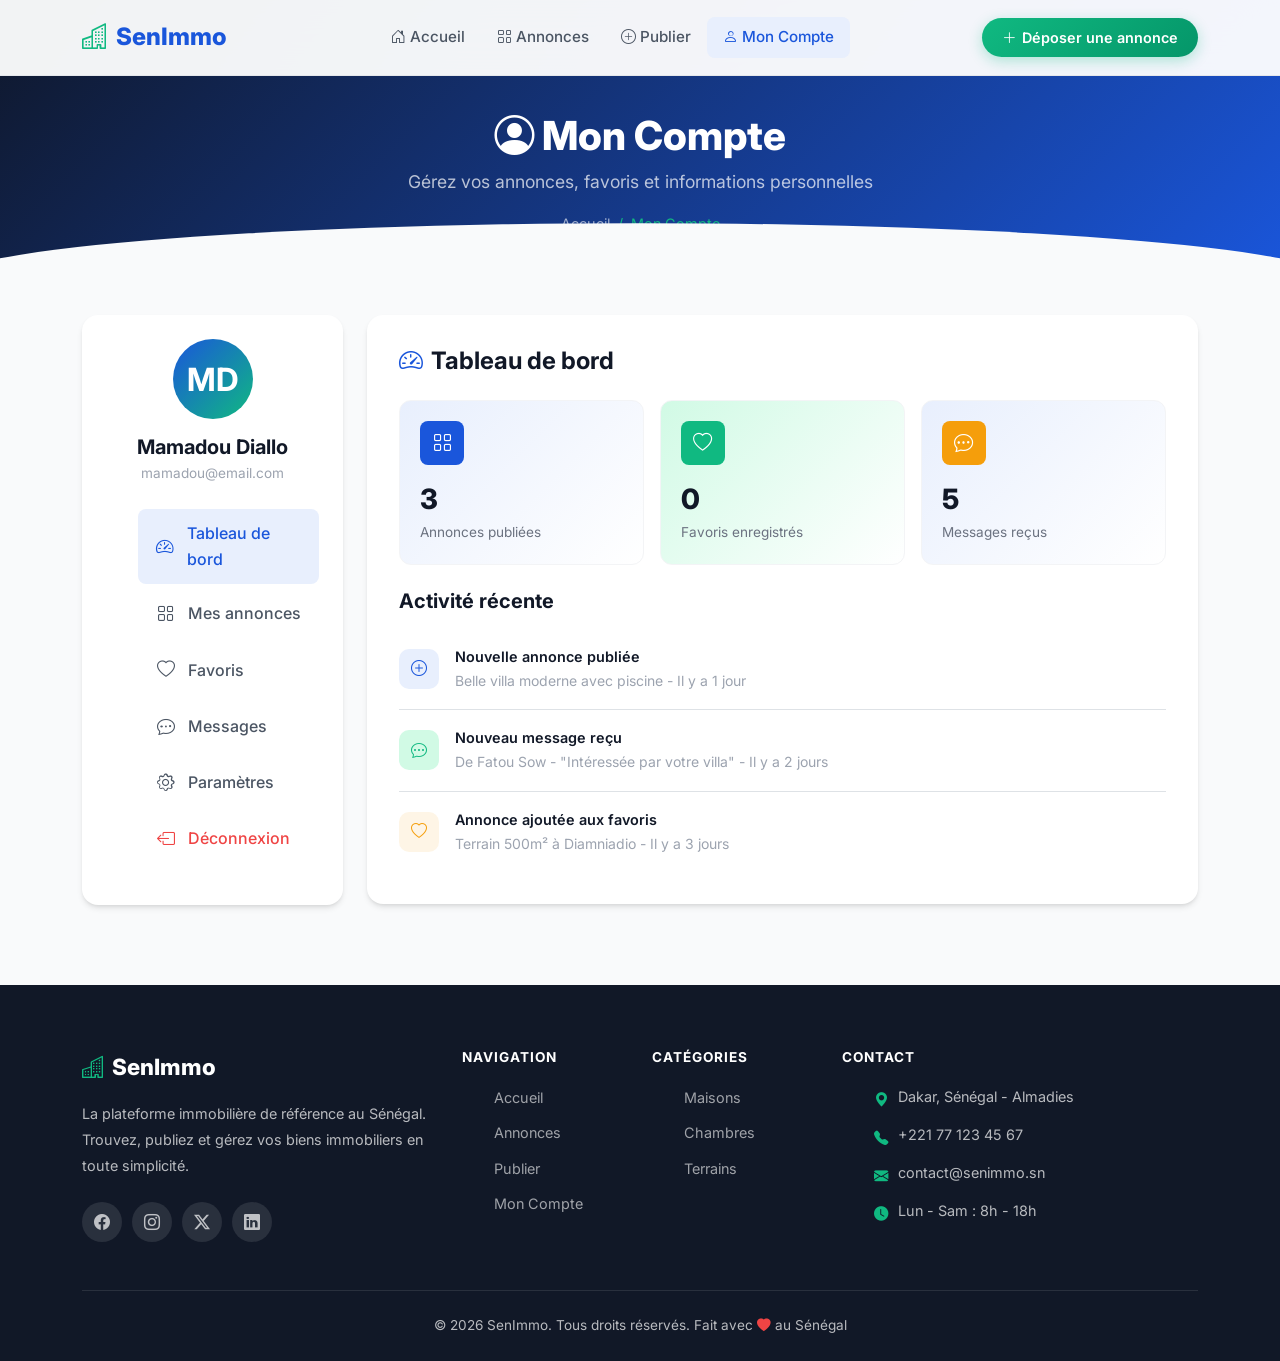
==== compte.html @ 2abeff24 "Add files via upload" ====
<!DOCTYPE html>
<html lang="fr">
<head>
  <meta charset="UTF-8">
  <meta name="viewport" content="width=device-width, initial-scale=1.0">
  <title>Mon Compte - SenImmo</title>
  <link href="https://cdn.jsdelivr.net/npm/bootstrap@5.3.3/dist/css/bootstrap.min.css" rel="stylesheet">
  <link href="https://cdn.jsdelivr.net/npm/bootstrap-icons@1.11.3/font/bootstrap-icons.min.css" rel="stylesheet">
  <link href="https://fonts.googleapis.com/css2?family=Inter:wght@400;500;600;700;800&display=swap" rel="stylesheet">
  <link href="css/style.css" rel="stylesheet">
</head>
<body>

  <div id="toast-container" class="toast-container"></div>

  <!-- Navbar -->
  <nav class="navbar navbar-expand-lg navbar-custom fixed-top">
    <div class="container">
      <a class="navbar-brand navbar-brand-custom" href="index.html">
        <i class="bi bi-buildings"></i> SenImmo
      </a>
      <button class="navbar-toggler border-0" type="button" data-bs-toggle="collapse" data-bs-target="#navbarNav">
        <span class="navbar-toggler-icon"></span>
      </button>
      <div class="collapse navbar-collapse" id="navbarNav">
        <ul class="navbar-nav mx-auto">
          <li class="nav-item"><a class="nav-link" href="index.html"><i class="bi bi-house-door me-1"></i>Accueil</a></li>
          <li class="nav-item"><a class="nav-link" href="annonces.html"><i class="bi bi-grid me-1"></i>Annonces</a></li>
          <li class="nav-item"><a class="nav-link" href="publier.html"><i class="bi bi-plus-circle me-1"></i>Publier</a></li>
          <li class="nav-item"><a class="nav-link active" href="compte.html"><i class="bi bi-person me-1"></i>Mon Compte</a></li>
        </ul>
        <a href="publier.html" class="btn-publish"><i class="bi bi-plus-lg"></i> Déposer une annonce</a>
      </div>
    </div>
  </nav>

  <!-- Page Header -->
  <section class="page-header">
    <div class="container">
      <h1><i class="bi bi-person-circle me-2"></i>Mon Compte</h1>
      <p>Gérez vos annonces, favoris et informations personnelles</p>
      <div class="breadcrumb-custom">
        <a href="index.html">Accueil</a>
        <span>/</span>
        <span>Mon Compte</span>
      </div>
    </div>
  </section>

  <!-- Account Section -->
  <section class="section-padding" style="padding-top:2rem;">
    <div class="container">
      <div class="row g-4">

        <!-- Sidebar -->
        <div class="col-lg-3">
          <div class="account-sidebar fade-in">
            <div class="account-avatar">MD</div>
            <h5 class="account-name">Mamadou Diallo</h5>
            <p class="account-email">mamadou@email.com</p>
            
            <ul class="account-nav">
              <li><a href="#" class="active" data-tab="tab-dashboard"><i class="bi bi-speedometer2"></i> Tableau de bord</a></li>
              <li><a href="#" data-tab="tab-listings"><i class="bi bi-grid"></i> Mes annonces</a></li>
              <li><a href="#" data-tab="tab-favorites"><i class="bi bi-heart"></i> Favoris</a></li>
              <li><a href="#" data-tab="tab-messages"><i class="bi bi-chat-dots"></i> Messages</a></li>
              <li><a href="#" data-tab="tab-settings"><i class="bi bi-gear"></i> Paramètres</a></li>
              <li><a href="index.html" style="color:var(--danger) !important;"><i class="bi bi-box-arrow-left"></i> Déconnexion</a></li>
            </ul>
          </div>
        </div>

        <!-- Main Content -->
        <div class="col-lg-9">

          <!-- Dashboard Tab -->
          <div class="account-tab" id="tab-dashboard">
            <div class="account-content fade-in">
              <h4 style="font-weight:700;color:var(--dark);margin-bottom:1.5rem;">
                <i class="bi bi-speedometer2 me-2" style="color:var(--primary);"></i>Tableau de bord
              </h4>

              <!-- Stats -->
              <div class="row g-3 mb-4">
                <div class="col-md-4">
                  <div class="account-stat-card">
                    <div class="account-stat-icon blue"><i class="bi bi-grid"></i></div>
                    <div class="account-stat-number">3</div>
                    <div class="account-stat-label">Annonces publiées</div>
                  </div>
                </div>
                <div class="col-md-4">
                  <div class="account-stat-card green">
                    <div class="account-stat-icon green"><i class="bi bi-heart"></i></div>
                    <div class="account-stat-number" id="fav-count">0</div>
                    <div class="account-stat-label">Favoris enregistrés</div>
                  </div>
                </div>
                <div class="col-md-4">
                  <div class="account-stat-card">
                    <div class="account-stat-icon orange"><i class="bi bi-chat-dots"></i></div>
                    <div class="account-stat-number">5</div>
                    <div class="account-stat-label">Messages reçus</div>
                  </div>
                </div>
              </div>

              <!-- Recent Activity -->
              <h5 style="font-weight:700;color:var(--dark);margin-bottom:1rem;">Activité récente</h5>
              <div class="list-group list-group-flush">
                <div class="list-group-item d-flex align-items-center gap-3 px-0 py-3">
                  <div style="width:40px;height:40px;border-radius:10px;background:var(--primary-light);display:flex;align-items:center;justify-content:center;">
                    <i class="bi bi-plus-circle" style="color:var(--primary);"></i>
                  </div>
                  <div>
                    <p style="margin:0;font-weight:600;color:var(--dark);font-size:0.9rem;">Nouvelle annonce publiée</p>
                    <small style="color:var(--gray-500);">Belle villa moderne avec piscine - Il y a 1 jour</small>
                  </div>
                </div>
                <div class="list-group-item d-flex align-items-center gap-3 px-0 py-3">
                  <div style="width:40px;height:40px;border-radius:10px;background:var(--secondary-light);display:flex;align-items:center;justify-content:center;">
                    <i class="bi bi-chat-dots" style="color:var(--secondary);"></i>
                  </div>
                  <div>
                    <p style="margin:0;font-weight:600;color:var(--dark);font-size:0.9rem;">Nouveau message reçu</p>
                    <small style="color:var(--gray-500);">De Fatou Sow - "Intéressée par votre villa" - Il y a 2 jours</small>
                  </div>
                </div>
                <div class="list-group-item d-flex align-items-center gap-3 px-0 py-3">
                  <div style="width:40px;height:40px;border-radius:10px;background:rgba(245,158,11,0.1);display:flex;align-items:center;justify-content:center;">
                    <i class="bi bi-heart" style="color:var(--accent);"></i>
                  </div>
                  <div>
                    <p style="margin:0;font-weight:600;color:var(--dark);font-size:0.9rem;">Annonce ajoutée aux favoris</p>
                    <small style="color:var(--gray-500);">Terrain 500m² à Diamniadio - Il y a 3 jours</small>
                  </div>
                </div>
              </div>
            </div>
          </div>

          <!-- Listings Tab -->
          <div class="account-tab" id="tab-listings" style="display:none;">
            <div class="account-content fade-in">
              <div class="d-flex justify-content-between align-items-center mb-4">
                <h4 style="font-weight:700;color:var(--dark);margin:0;">
                  <i class="bi bi-grid me-2" style="color:var(--primary);"></i>Mes annonces
                </h4>
                <a href="publier.html" class="btn btn-search" style="width:auto;padding:0.5rem 1.25rem;font-size:0.9rem;">
                  <i class="bi bi-plus-lg"></i> Nouvelle annonce
                </a>
              </div>
              <div class="row" id="my-listings"></div>
            </div>
          </div>

          <!-- Favorites Tab -->
          <div class="account-tab" id="tab-favorites" style="display:none;">
            <div class="account-content fade-in">
              <h4 style="font-weight:700;color:var(--dark);margin-bottom:1.5rem;">
                <i class="bi bi-heart me-2" style="color:var(--danger);"></i>Mes favoris
              </h4>
              <div class="row" id="my-favorites"></div>
            </div>
          </div>

          <!-- Messages Tab -->
          <div class="account-tab" id="tab-messages" style="display:none;">
            <div class="account-content fade-in">
              <h4 style="font-weight:700;color:var(--dark);margin-bottom:1.5rem;">
                <i class="bi bi-chat-dots me-2" style="color:var(--primary);"></i>Messages
              </h4>
              
              <!-- Message Items -->
              <div class="list-group list-group-flush">
                <div class="list-group-item px-0 py-3" style="cursor:pointer;">
                  <div class="d-flex align-items-start gap-3">
                    <div style="width:44px;height:44px;border-radius:50%;background:linear-gradient(135deg,var(--primary),var(--secondary));display:flex;align-items:center;justify-content:center;color:white;font-weight:700;flex-shrink:0;">FS</div>
                    <div style="flex:1;min-width:0;">
                      <div class="d-flex justify-content-between align-items-start">
                        <h6 style="font-weight:700;color:var(--dark);margin:0;">Fatou Sow</h6>
                        <small style="color:var(--gray-500);white-space:nowrap;">Il y a 2h</small>
                      </div>
                      <p style="margin:0.25rem 0 0;font-size:0.9rem;color:var(--gray-600);overflow:hidden;text-overflow:ellipsis;white-space:nowrap;">Bonjour, je suis intéressée par votre villa aux Almadies. Est-elle toujours disponible ?</p>
                    </div>
                    <span class="badge rounded-pill" style="background:var(--primary);font-size:0.7rem;">Nouveau</span>
                  </div>
                </div>

                <div class="list-group-item px-0 py-3" style="cursor:pointer;">
                  <div class="d-flex align-items-start gap-3">
                    <div style="width:44px;height:44px;border-radius:50%;background:linear-gradient(135deg,var(--accent),#f97316);display:flex;align-items:center;justify-content:center;color:white;font-weight:700;flex-shrink:0;">ON</div>
                    <div style="flex:1;min-width:0;">
                      <div class="d-flex justify-content-between align-items-start">
                        <h6 style="font-weight:700;color:var(--dark);margin:0;">Ousmane Ndiaye</h6>
                        <small style="color:var(--gray-500);white-space:nowrap;">Hier</small>
                      </div>
                      <p style="margin:0.25rem 0 0;font-size:0.9rem;color:var(--gray-600);overflow:hidden;text-overflow:ellipsis;white-space:nowrap;">Merci pour les informations, je souhaiterais programmer une visite la semaine prochaine.</p>
                    </div>
                  </div>
                </div>

                <div class="list-group-item px-0 py-3" style="cursor:pointer;">
                  <div class="d-flex align-items-start gap-3">
                    <div style="width:44px;height:44px;border-radius:50%;background:linear-gradient(135deg,#8b5cf6,#a78bfa);display:flex;align-items:center;justify-content:center;color:white;font-weight:700;flex-shrink:0;">AB</div>
                    <div style="flex:1;min-width:0;">
                      <div class="d-flex justify-content-between align-items-start">
                        <h6 style="font-weight:700;color:var(--dark);margin:0;">Aïssatou Ba</h6>
                        <small style="color:var(--gray-500);white-space:nowrap;">Il y a 3j</small>
                      </div>
                      <p style="margin:0.25rem 0 0;font-size:0.9rem;color:var(--gray-600);overflow:hidden;text-overflow:ellipsis;white-space:nowrap;">Pouvez-vous m'envoyer plus de photos de l'appartement au Plateau ?</p>
                    </div>
                  </div>
                </div>

                <div class="list-group-item px-0 py-3" style="cursor:pointer;">
                  <div class="d-flex align-items-start gap-3">
                    <div style="width:44px;height:44px;border-radius:50%;background:linear-gradient(135deg,var(--secondary),#34d399);display:flex;align-items:center;justify-content:center;color:white;font-weight:700;flex-shrink:0;">CM</div>
                    <div style="flex:1;min-width:0;">
                      <div class="d-flex justify-content-between align-items-start">
                        <h6 style="font-weight:700;color:var(--dark);margin:0;">Cheikh Mbaye</h6>
                        <small style="color:var(--gray-500);white-space:nowrap;">Il y a 5j</small>
                      </div>
                      <p style="margin:0.25rem 0 0;font-size:0.9rem;color:var(--gray-600);overflow:hidden;text-overflow:ellipsis;white-space:nowrap;">Le terrain à Saly est-il négociable ? Quel est le prix final ?</p>
                    </div>
                  </div>
                </div>

                <div class="list-group-item px-0 py-3" style="cursor:pointer;">
                  <div class="d-flex align-items-start gap-3">
                    <div style="width:44px;height:44px;border-radius:50%;background:linear-gradient(135deg,#ec4899,#f472b6);display:flex;align-items:center;justify-content:center;color:white;font-weight:700;flex-shrink:0;">MS</div>
                    <div style="flex:1;min-width:0;">
                      <div class="d-flex justify-content-between align-items-start">
                        <h6 style="font-weight:700;color:var(--dark);margin:0;">Mariama Sy</h6>
                        <small style="color:var(--gray-500);white-space:nowrap;">Il y a 1 sem</small>
                      </div>
                      <p style="margin:0.25rem 0 0;font-size:0.9rem;color:var(--gray-600);overflow:hidden;text-overflow:ellipsis;white-space:nowrap;">Bonjour, est-ce que le studio au Sacré-Cœur accepte les animaux de compagnie ?</p>
                    </div>
                  </div>
                </div>
              </div>
            </div>
          </div>

          <!-- Settings Tab -->
          <div class="account-tab" id="tab-settings" style="display:none;">
            <div class="account-content fade-in">
              <h4 style="font-weight:700;color:var(--dark);margin-bottom:1.5rem;">
                <i class="bi bi-gear me-2" style="color:var(--primary);"></i>Paramètres du compte
              </h4>

              <form>
                <div class="row g-3">
                  <div class="col-md-6">
                    <label class="form-label fw-semibold">Prénom</label>
                    <input type="text" class="form-control" value="Mamadou" style="border:2px solid var(--gray-300);border-radius:var(--radius-sm);padding:0.65rem 1rem;">
                  </div>
                  <div class="col-md-6">
                    <label class="form-label fw-semibold">Nom</label>
                    <input type="text" class="form-control" value="Diallo" style="border:2px solid var(--gray-300);border-radius:var(--radius-sm);padding:0.65rem 1rem;">
                  </div>
                  <div class="col-md-6">
                    <label class="form-label fw-semibold">Email</label>
                    <input type="email" class="form-control" value="mamadou@email.com" style="border:2px solid var(--gray-300);border-radius:var(--radius-sm);padding:0.65rem 1rem;">
                  </div>
                  <div class="col-md-6">
                    <label class="form-label fw-semibold">Téléphone</label>
                    <input type="tel" class="form-control" value="+221 77 123 45 67" style="border:2px solid var(--gray-300);border-radius:var(--radius-sm);padding:0.65rem 1rem;">
                  </div>
                  <div class="col-md-6">
                    <label class="form-label fw-semibold">Ville</label>
                    <select class="form-select" style="border:2px solid var(--gray-300);border-radius:var(--radius-sm);padding:0.65rem 1rem;">
                      <option selected>Dakar</option>
                      <option>Thiès</option>
                      <option>Saint-Louis</option>
                      <option>Mbour</option>
                    </select>
                  </div>
                  <div class="col-md-6">
                    <label class="form-label fw-semibold">Langue</label>
                    <select class="form-select" style="border:2px solid var(--gray-300);border-radius:var(--radius-sm);padding:0.65rem 1rem;">
                      <option selected>Français</option>
                      <option>Wolof</option>
                      <option>English</option>
                    </select>
                  </div>
                </div>

                <hr style="margin:2rem 0;border-color:var(--gray-200);">

                <h5 style="font-weight:700;color:var(--dark);margin-bottom:1rem;">Notifications</h5>
                <div class="form-check form-switch mb-3">
                  <input class="form-check-input" type="checkbox" id="notif-email" checked>
                  <label class="form-check-label" for="notif-email">Notifications par email</label>
                </div>
                <div class="form-check form-switch mb-3">
                  <input class="form-check-input" type="checkbox" id="notif-sms" checked>
                  <label class="form-check-label" for="notif-sms">Notifications par SMS</label>
                </div>
                <div class="form-check form-switch mb-3">
                  <input class="form-check-input" type="checkbox" id="notif-promo">
                  <label class="form-check-label" for="notif-promo">Offres promotionnelles</label>
                </div>

                <div class="mt-4">
                  <button type="button" class="btn btn-submit-form" onclick="document.getElementById('toast-container') && showToast('Paramètres sauvegardés !')">
                    <i class="bi bi-check-lg"></i> Sauvegarder les modifications
                  </button>
                </div>
              </form>
            </div>
          </div>

        </div>
      </div>
    </div>
  </section>

  <!-- Footer -->
  <footer class="footer">
    <div class="container">
      <div class="row g-4">
        <div class="col-lg-4">
          <div class="footer-brand"><i class="bi bi-buildings"></i> SenImmo</div>
          <p class="footer-text">La plateforme immobilière de référence au Sénégal. Trouvez, publiez et gérez vos biens immobiliers en toute simplicité.</p>
          <div class="footer-social">
            <a href="#"><i class="bi bi-facebook"></i></a>
            <a href="#"><i class="bi bi-instagram"></i></a>
            <a href="#"><i class="bi bi-twitter-x"></i></a>
            <a href="#"><i class="bi bi-linkedin"></i></a>
          </div>
        </div>
        <div class="col-lg-2 col-md-4">
          <h6>Navigation</h6>
          <ul class="footer-links">
            <li><a href="index.html">Accueil</a></li>
            <li><a href="annonces.html">Annonces</a></li>
            <li><a href="publier.html">Publier</a></li>
            <li><a href="compte.html">Mon Compte</a></li>
          </ul>
        </div>
        <div class="col-lg-2 col-md-4">
          <h6>Catégories</h6>
          <ul class="footer-links">
            <li><a href="annonces.html?type=maison">Maisons</a></li>
            <li><a href="annonces.html?type=chambre">Chambres</a></li>
            <li><a href="annonces.html?type=terrain">Terrains</a></li>
          </ul>
        </div>
        <div class="col-lg-4 col-md-4">
          <h6>Contact</h6>
          <ul class="footer-links footer-contact">
            <li><i class="bi bi-geo-alt-fill"></i> Dakar, Sénégal - Almadies</li>
            <li><i class="bi bi-telephone-fill"></i> +221 77 123 45 67</li>
            <li><i class="bi bi-envelope-fill"></i> contact@senimmo.sn</li>
            <li><i class="bi bi-clock-fill"></i> Lun - Sam : 8h - 18h</li>
          </ul>
        </div>
      </div>
      <div class="footer-bottom text-center">
        <p>&copy; 2026 SenImmo. Tous droits réservés. Fait avec <i class="bi bi-heart-fill" style="color:var(--danger);"></i> au Sénégal</p>
      </div>
    </div>
  </footer>

  <button class="back-to-top" id="back-to-top"><i class="bi bi-chevron-up"></i></button>

  <script src="https://cdn.jsdelivr.net/npm/bootstrap@5.3.3/dist/js/bootstrap.bundle.min.js"></script>
  <script src="js/main.js"></script>
  <script>
    // Update favorites count
    document.addEventListener('DOMContentLoaded', function() {
      const favCount = document.getElementById('fav-count');
      if (favCount) {
        const favs = JSON.parse(localStorage.getItem('senimmo_favorites') || '[]');
        favCount.textContent = favs.length;
      }
    });
  </script>
</body>
</html>
---- css/style.css ----
/* ===========================
   SenImmo - Site Immobilier Sénégal
   Style Principal
   =========================== */

/* Variables CSS */
:root {
  --primary: #1a56db;
  --primary-dark: #1440a8;
  --primary-light: #e8effd;
  --secondary: #10b981;
  --secondary-dark: #059669;
  --secondary-light: #d1fae5;
  --accent: #f59e0b;
  --dark: #111827;
  --gray-900: #1f2937;
  --gray-800: #374151;
  --gray-700: #4b5563;
  --gray-600: #6b7280;
  --gray-500: #9ca3af;
  --gray-400: #d1d5db;
  --gray-300: #e5e7eb;
  --gray-200: #f3f4f6;
  --gray-100: #f9fafb;
  --white: #ffffff;
  --danger: #ef4444;
  --shadow-sm: 0 1px 2px rgba(0,0,0,0.05);
  --shadow: 0 4px 6px -1px rgba(0,0,0,0.1), 0 2px 4px -2px rgba(0,0,0,0.1);
  --shadow-md: 0 10px 15px -3px rgba(0,0,0,0.1), 0 4px 6px -4px rgba(0,0,0,0.1);
  --shadow-lg: 0 20px 25px -5px rgba(0,0,0,0.1), 0 8px 10px -6px rgba(0,0,0,0.1);
  --shadow-xl: 0 25px 50px -12px rgba(0,0,0,0.25);
  --radius: 12px;
  --radius-sm: 8px;
  --radius-lg: 16px;
  --transition: all 0.3s cubic-bezier(0.4, 0, 0.2, 1);
}

/* Reset & Base */
*, *::before, *::after {
  box-sizing: border-box;
  margin: 0;
  padding: 0;
}

html {
  scroll-behavior: smooth;
}

body {
  font-family: 'Inter', -apple-system, BlinkMacSystemFont, sans-serif;
  color: var(--gray-800);
  background: var(--gray-100);
  line-height: 1.6;
  overflow-x: hidden;
}

a {
  text-decoration: none;
  color: inherit;
  transition: var(--transition);
}

img {
  max-width: 100%;
  height: auto;
}

/* ===========================
   Navbar
   =========================== */
.navbar-custom {
  background: rgba(255,255,255,0.95);
  backdrop-filter: blur(20px);
  -webkit-backdrop-filter: blur(20px);
  border-bottom: 1px solid var(--gray-300);
  padding: 0.75rem 0;
  transition: var(--transition);
  z-index: 1050;
}

.navbar-custom.scrolled {
  box-shadow: var(--shadow-md);
}

.navbar-brand-custom {
  font-weight: 800;
  font-size: 1.5rem;
  color: var(--primary) !important;
  display: flex;
  align-items: center;
  gap: 8px;
}

.navbar-brand-custom i {
  font-size: 1.6rem;
  color: var(--secondary);
}

.navbar-custom .nav-link {
  color: var(--gray-700) !important;
  font-weight: 500;
  padding: 0.5rem 1rem !important;
  border-radius: var(--radius-sm);
  transition: var(--transition);
  font-size: 0.95rem;
}

.navbar-custom .nav-link:hover,
.navbar-custom .nav-link.active {
  color: var(--primary) !important;
  background: var(--primary-light);
}

.btn-publish {
  background: linear-gradient(135deg, var(--secondary), var(--secondary-dark));
  color: var(--white) !important;
  border: none;
  padding: 0.5rem 1.25rem !important;
  border-radius: 50px;
  font-weight: 600;
  font-size: 0.9rem;
  display: inline-flex;
  align-items: center;
  gap: 6px;
  transition: var(--transition);
  box-shadow: 0 4px 14px rgba(16,185,129,0.3);
}

.btn-publish:hover {
  transform: translateY(-2px);
  box-shadow: 0 6px 20px rgba(16,185,129,0.4);
  color: var(--white) !important;
}

/* ===========================
   Hero Section
   =========================== */
.hero-section {
  position: relative;
  min-height: 85vh;
  display: flex;
  align-items: center;
  background: linear-gradient(135deg, #0f172a 0%, #1e3a5f 50%, #1a56db 100%);
  overflow: hidden;
}

.hero-section::before {
  content: '';
  position: absolute;
  top: 0; left: 0; right: 0; bottom: 0;
  background: url('data:image/svg+xml,<svg xmlns="http://www.w3.org/2000/svg" viewBox="0 0 1440 320"><path fill="rgba(255,255,255,0.03)" d="M0,96L48,112C96,128,192,160,288,186.7C384,213,480,235,576,213.3C672,192,768,128,864,128C960,128,1056,192,1152,208C1248,224,1344,192,1392,176L1440,160L1440,320L1392,320C1344,320,1248,320,1152,320C1056,320,960,320,864,320C768,320,672,320,576,320C480,320,384,320,288,320C192,320,96,320,48,320L0,320Z"/></svg>') no-repeat bottom;
  background-size: cover;
}

.hero-section::after {
  content: '';
  position: absolute;
  top: -50%;
  right: -20%;
  width: 600px;
  height: 600px;
  border-radius: 50%;
  background: radial-gradient(circle, rgba(16,185,129,0.15), transparent 70%);
  animation: float 6s ease-in-out infinite;
}

@keyframes float {
  0%, 100% { transform: translateY(0) rotate(0deg); }
  50% { transform: translateY(-30px) rotate(5deg); }
}

.hero-content {
  position: relative;
  z-index: 2;
}

.hero-title {
  font-size: 3.5rem;
  font-weight: 800;
  color: var(--white);
  line-height: 1.15;
  margin-bottom: 1.25rem;
}

.hero-title .highlight {
  background: linear-gradient(135deg, var(--secondary), #34d399);
  -webkit-background-clip: text;
  -webkit-text-fill-color: transparent;
  background-clip: text;
}

.hero-subtitle {
  font-size: 1.2rem;
  color: rgba(255,255,255,0.75);
  margin-bottom: 2rem;
  max-width: 540px;
}

.hero-stats {
  display: flex;
  gap: 2.5rem;
  margin-top: 2.5rem;
}

.hero-stat {
  text-align: center;
}

.hero-stat-number {
  font-size: 2rem;
  font-weight: 800;
  color: var(--white);
}

.hero-stat-label {
  font-size: 0.85rem;
  color: rgba(255,255,255,0.6);
  text-transform: uppercase;
  letter-spacing: 1px;
}

/* Search Box */
.search-box {
  background: var(--white);
  border-radius: var(--radius-lg);
  padding: 1.5rem;
  box-shadow: var(--shadow-xl);
  position: relative;
  z-index: 3;
  margin-top: -60px;
}

.search-box .form-label {
  font-weight: 600;
  font-size: 0.8rem;
  text-transform: uppercase;
  letter-spacing: 0.5px;
  color: var(--gray-600);
  margin-bottom: 0.4rem;
}

.search-box .form-select,
.search-box .form-control {
  border: 2px solid var(--gray-300);
  border-radius: var(--radius-sm);
  padding: 0.65rem 1rem;
  font-size: 0.95rem;
  transition: var(--transition);
  background-color: var(--gray-100);
}

.search-box .form-select:focus,
.search-box .form-control:focus {
  border-color: var(--primary);
  box-shadow: 0 0 0 4px rgba(26,86,219,0.1);
  background-color: var(--white);
}

.btn-search {
  background: linear-gradient(135deg, var(--primary), var(--primary-dark));
  color: var(--white);
  border: none;
  padding: 0.65rem 2rem;
  border-radius: var(--radius-sm);
  font-weight: 600;
  font-size: 1rem;
  display: inline-flex;
  align-items: center;
  gap: 8px;
  transition: var(--transition);
  width: 100%;
  justify-content: center;
  box-shadow: 0 4px 14px rgba(26,86,219,0.3);
}

.btn-search:hover {
  transform: translateY(-2px);
  box-shadow: 0 6px 20px rgba(26,86,219,0.4);
  color: var(--white);
}

/* ===========================
   Section Common
   =========================== */
.section-padding {
  padding: 5rem 0;
}

.section-title {
  font-size: 2rem;
  font-weight: 800;
  color: var(--dark);
  margin-bottom: 0.5rem;
}

.section-subtitle {
  font-size: 1.05rem;
  color: var(--gray-600);
  margin-bottom: 2.5rem;
}

/* ===========================
   Categories
   =========================== */
.category-card {
  background: var(--white);
  border-radius: var(--radius-lg);
  padding: 2rem 1.5rem;
  text-align: center;
  transition: var(--transition);
  border: 2px solid var(--gray-200);
  cursor: pointer;
  position: relative;
  overflow: hidden;
}

.category-card::before {
  content: '';
  position: absolute;
  top: 0; left: 0; right: 0;
  height: 4px;
  background: linear-gradient(90deg, var(--primary), var(--secondary));
  transform: scaleX(0);
  transition: var(--transition);
}

.category-card:hover {
  transform: translateY(-8px);
  box-shadow: var(--shadow-lg);
  border-color: var(--primary-light);
}

.category-card:hover::before {
  transform: scaleX(1);
}

.category-icon {
  width: 70px;
  height: 70px;
  border-radius: 50%;
  display: flex;
  align-items: center;
  justify-content: center;
  margin: 0 auto 1rem;
  font-size: 1.75rem;
  transition: var(--transition);
}

.category-icon.house {
  background: rgba(26,86,219,0.1);
  color: var(--primary);
}

.category-icon.room {
  background: rgba(16,185,129,0.1);
  color: var(--secondary);
}

.category-icon.land {
  background: rgba(245,158,11,0.1);
  color: var(--accent);
}

.category-card:hover .category-icon {
  transform: scale(1.1);
}

.category-card h5 {
  font-weight: 700;
  color: var(--dark);
  margin-bottom: 0.5rem;
}

.category-card p {
  font-size: 0.9rem;
  color: var(--gray-600);
  margin: 0;
}

/* ===========================
   Property Cards
   =========================== */
.property-card {
  background: var(--white);
  border-radius: var(--radius-lg);
  overflow: hidden;
  transition: var(--transition);
  border: 1px solid var(--gray-200);
  height: 100%;
  display: flex;
  flex-direction: column;
}

.property-card:hover {
  transform: translateY(-6px);
  box-shadow: var(--shadow-lg);
}

.property-card-img {
  position: relative;
  height: 220px;
  overflow: hidden;
}

.property-card-img img {
  width: 100%;
  height: 100%;
  object-fit: cover;
  transition: var(--transition);
}

.property-card:hover .property-card-img img {
  transform: scale(1.05);
}

.property-badge {
  position: absolute;
  top: 12px;
  left: 12px;
  padding: 4px 12px;
  border-radius: 50px;
  font-size: 0.75rem;
  font-weight: 700;
  text-transform: uppercase;
  letter-spacing: 0.5px;
}

.badge-sale {
  background: rgba(26,86,219,0.9);
  color: var(--white);
}

.badge-rent {
  background: rgba(16,185,129,0.9);
  color: var(--white);
}

.badge-new {
  background: rgba(245,158,11,0.9);
  color: var(--white);
}

.property-favorite {
  position: absolute;
  top: 12px;
  right: 12px;
  width: 36px;
  height: 36px;
  border-radius: 50%;
  background: rgba(255,255,255,0.9);
  backdrop-filter: blur(4px);
  border: none;
  display: flex;
  align-items: center;
  justify-content: center;
  cursor: pointer;
  transition: var(--transition);
  color: var(--gray-500);
  font-size: 1rem;
}

.property-favorite:hover,
.property-favorite.active {
  background: var(--danger);
  color: var(--white);
}

.property-card-body {
  padding: 1.25rem;
  flex: 1;
  display: flex;
  flex-direction: column;
}

.property-price {
  font-size: 1.35rem;
  font-weight: 800;
  color: var(--primary);
  margin-bottom: 0.4rem;
}

.property-price span {
  font-size: 0.85rem;
  font-weight: 500;
  color: var(--gray-500);
}

.property-title {
  font-size: 1.05rem;
  font-weight: 700;
  color: var(--dark);
  margin-bottom: 0.4rem;
  display: -webkit-box;
  -webkit-line-clamp: 2;
  line-clamp: 2;
  -webkit-box-orient: vertical;
  overflow: hidden;
}

.property-location {
  display: flex;
  align-items: center;
  gap: 4px;
  font-size: 0.9rem;
  color: var(--gray-600);
  margin-bottom: 1rem;
}

.property-location i {
  color: var(--secondary);
  font-size: 0.85rem;
}

.property-features {
  display: flex;
  gap: 1rem;
  padding-top: 1rem;
  border-top: 1px solid var(--gray-200);
  margin-top: auto;
}

.property-feature {
  display: flex;
  align-items: center;
  gap: 4px;
  font-size: 0.85rem;
  color: var(--gray-600);
}

.property-feature i {
  color: var(--primary);
  font-size: 0.9rem;
}

/* ===========================
   CTA Section
   =========================== */
.cta-section {
  background: linear-gradient(135deg, var(--primary), #1e3a5f);
  padding: 5rem 0;
  position: relative;
  overflow: hidden;
}

.cta-section::before {
  content: '';
  position: absolute;
  top: -50%;
  right: -10%;
  width: 400px;
  height: 400px;
  border-radius: 50%;
  background: rgba(16,185,129,0.1);
}

.cta-section h2 {
  font-size: 2.5rem;
  font-weight: 800;
  color: var(--white);
}

.cta-section p {
  color: rgba(255,255,255,0.75);
  font-size: 1.1rem;
  margin-bottom: 2rem;
}

.btn-cta {
  background: var(--white);
  color: var(--primary);
  padding: 0.75rem 2rem;
  border-radius: 50px;
  font-weight: 700;
  font-size: 1rem;
  border: none;
  display: inline-flex;
  align-items: center;
  gap: 8px;
  transition: var(--transition);
  box-shadow: var(--shadow-md);
}

.btn-cta:hover {
  transform: translateY(-3px);
  box-shadow: var(--shadow-xl);
  color: var(--primary);
}

/* ===========================
   Footer
   =========================== */
.footer {
  background: var(--dark);
  color: rgba(255,255,255,0.7);
  padding: 4rem 0 0;
}

.footer-brand {
  font-size: 1.4rem;
  font-weight: 800;
  color: var(--white);
  display: flex;
  align-items: center;
  gap: 8px;
  margin-bottom: 1rem;
}

.footer-brand i {
  color: var(--secondary);
}

.footer-text {
  font-size: 0.9rem;
  line-height: 1.8;
  margin-bottom: 1.5rem;
}

.footer h6 {
  font-weight: 700;
  color: var(--white);
  margin-bottom: 1.25rem;
  text-transform: uppercase;
  font-size: 0.85rem;
  letter-spacing: 1px;
}

.footer-links {
  list-style: none;
}

.footer-links li {
  margin-bottom: 0.6rem;
}

.footer-links a {
  color: rgba(255,255,255,0.6);
  font-size: 0.9rem;
  transition: var(--transition);
}

.footer-links a:hover {
  color: var(--secondary);
  padding-left: 4px;
}

.footer-social {
  display: flex;
  gap: 10px;
  margin-top: 1rem;
}

.footer-social a {
  width: 40px;
  height: 40px;
  border-radius: 50%;
  background: rgba(255,255,255,0.1);
  display: flex;
  align-items: center;
  justify-content: center;
  color: rgba(255,255,255,0.7);
  font-size: 1rem;
  transition: var(--transition);
}

.footer-social a:hover {
  background: var(--secondary);
  color: var(--white);
  transform: translateY(-3px);
}

.footer-contact li {
  display: flex;
  align-items: flex-start;
  gap: 10px;
  margin-bottom: 0.75rem;
  font-size: 0.9rem;
}

.footer-contact i {
  color: var(--secondary);
  margin-top: 3px;
}

.footer-bottom {
  border-top: 1px solid rgba(255,255,255,0.1);
  padding: 1.5rem 0;
  margin-top: 3rem;
}

.footer-bottom p {
  margin: 0;
  font-size: 0.85rem;
}

/* ===========================
   Page Header (internal pages)
   =========================== */
.page-header {
  background: linear-gradient(135deg, #0f172a, #1a56db);
  padding: 7rem 0 3rem;
  text-align: center;
  position: relative;
  overflow: hidden;
}

.page-header::after {
  content: '';
  position: absolute;
  bottom: 0;
  left: 0;
  right: 0;
  height: 60px;
  background: var(--gray-100);
  clip-path: ellipse(55% 100% at 50% 100%);
}

.page-header h1 {
  font-size: 2.5rem;
  font-weight: 800;
  color: var(--white);
  margin-bottom: 0.5rem;
}

.page-header p {
  color: rgba(255,255,255,0.7);
  font-size: 1.1rem;
}

.breadcrumb-custom {
  display: flex;
  justify-content: center;
  gap: 8px;
  margin-top: 1rem;
}

.breadcrumb-custom a {
  color: rgba(255,255,255,0.6);
  font-size: 0.9rem;
}

.breadcrumb-custom a:hover {
  color: var(--white);
}

.breadcrumb-custom span {
  color: var(--secondary);
  font-size: 0.9rem;
}

/* ===========================
   Filters
   =========================== */
.filter-bar {
  background: var(--white);
  border-radius: var(--radius-lg);
  padding: 1.5rem;
  box-shadow: var(--shadow);
  margin-bottom: 2rem;
}

.filter-bar .form-select,
.filter-bar .form-control {
  border: 2px solid var(--gray-300);
  border-radius: var(--radius-sm);
  padding: 0.6rem 1rem;
  font-size: 0.9rem;
  transition: var(--transition);
}

.filter-bar .form-select:focus,
.filter-bar .form-control:focus {
  border-color: var(--primary);
  box-shadow: 0 0 0 3px rgba(26,86,219,0.1);
}

.view-toggle .btn {
  padding: 0.5rem 0.75rem;
  border: 2px solid var(--gray-300);
  background: var(--white);
  color: var(--gray-600);
  transition: var(--transition);
}

.view-toggle .btn.active {
  background: var(--primary);
  border-color: var(--primary);
  color: var(--white);
}

.sort-select {
  min-width: 180px;
}

/* ===========================
   Property List View
   =========================== */
.property-list-card {
  background: var(--white);
  border-radius: var(--radius-lg);
  overflow: hidden;
  transition: var(--transition);
  border: 1px solid var(--gray-200);
  margin-bottom: 1.5rem;
}

.property-list-card:hover {
  box-shadow: var(--shadow-lg);
  transform: translateX(4px);
}

.property-list-img {
  height: 100%;
  min-height: 200px;
  overflow: hidden;
}

.property-list-img img {
  width: 100%;
  height: 100%;
  object-fit: cover;
}

/* ===========================
   Annonce Detail
   =========================== */
.detail-gallery {
  border-radius: var(--radius-lg);
  overflow: hidden;
  position: relative;
}

.detail-main-img {
  width: 100%;
  height: 450px;
  object-fit: cover;
  border-radius: var(--radius-lg);
  cursor: pointer;
  transition: var(--transition);
}

.detail-thumbnails {
  display: flex;
  gap: 10px;
  margin-top: 10px;
}

.detail-thumb {
  width: 80px;
  height: 60px;
  object-fit: cover;
  border-radius: var(--radius-sm);
  cursor: pointer;
  border: 3px solid transparent;
  transition: var(--transition);
  opacity: 0.7;
}

.detail-thumb:hover,
.detail-thumb.active {
  border-color: var(--primary);
  opacity: 1;
}

.detail-info {
  background: var(--white);
  border-radius: var(--radius-lg);
  padding: 2rem;
  box-shadow: var(--shadow);
}

.detail-price {
  font-size: 2rem;
  font-weight: 800;
  color: var(--primary);
}

.detail-price span {
  font-size: 1rem;
  color: var(--gray-500);
  font-weight: 500;
}

.detail-title {
  font-size: 1.5rem;
  font-weight: 700;
  color: var(--dark);
  margin: 0.5rem 0;
}

.detail-location {
  display: flex;
  align-items: center;
  gap: 6px;
  color: var(--gray-600);
  font-size: 1rem;
  margin-bottom: 1.5rem;
}

.detail-location i {
  color: var(--secondary);
}

.detail-features-grid {
  display: grid;
  grid-template-columns: repeat(auto-fill, minmax(140px, 1fr));
  gap: 1rem;
  margin: 1.5rem 0;
}

.detail-feature-item {
  display: flex;
  align-items: center;
  gap: 8px;
  padding: 0.75rem;
  background: var(--gray-100);
  border-radius: var(--radius-sm);
}

.detail-feature-item i {
  color: var(--primary);
  font-size: 1.1rem;
}

.detail-feature-item span {
  font-size: 0.9rem;
  color: var(--gray-700);
  font-weight: 500;
}

.detail-description {
  padding: 2rem;
  background: var(--white);
  border-radius: var(--radius-lg);
  box-shadow: var(--shadow);
  margin-top: 1.5rem;
}

.detail-description h4 {
  font-weight: 700;
  color: var(--dark);
  margin-bottom: 1rem;
  padding-bottom: 0.75rem;
  border-bottom: 2px solid var(--gray-200);
}

.detail-description p {
  color: var(--gray-700);
  line-height: 1.8;
}

/* Contact Sidebar */
.contact-card {
  background: var(--white);
  border-radius: var(--radius-lg);
  padding: 1.5rem;
  box-shadow: var(--shadow);
  position: sticky;
  top: 100px;
}

.contact-agent {
  display: flex;
  align-items: center;
  gap: 12px;
  margin-bottom: 1.5rem;
}

.contact-agent-avatar {
  width: 50px;
  height: 50px;
  border-radius: 50%;
  background: linear-gradient(135deg, var(--primary), var(--secondary));
  display: flex;
  align-items: center;
  justify-content: center;
  color: var(--white);
  font-weight: 700;
  font-size: 1.1rem;
}

.contact-agent-info h6 {
  font-weight: 700;
  color: var(--dark);
  margin: 0;
}

.contact-agent-info small {
  color: var(--gray-500);
}

.btn-whatsapp {
  background: #25d366;
  color: var(--white) !important;
  border: none;
  padding: 0.75rem 1.5rem;
  border-radius: var(--radius-sm);
  font-weight: 600;
  width: 100%;
  display: flex;
  align-items: center;
  justify-content: center;
  gap: 8px;
  margin-bottom: 0.75rem;
  transition: var(--transition);
}

.btn-whatsapp:hover {
  background: #1da851;
  transform: translateY(-2px);
  box-shadow: 0 4px 14px rgba(37,211,102,0.3);
}

.btn-email {
  background: var(--primary);
  color: var(--white) !important;
  border: none;
  padding: 0.75rem 1.5rem;
  border-radius: var(--radius-sm);
  font-weight: 600;
  width: 100%;
  display: flex;
  align-items: center;
  justify-content: center;
  gap: 8px;
  margin-bottom: 0.75rem;
  transition: var(--transition);
}

.btn-email:hover {
  background: var(--primary-dark);
  transform: translateY(-2px);
  box-shadow: 0 4px 14px rgba(26,86,219,0.3);
}

.btn-pdf {
  background: var(--white);
  color: var(--gray-700);
  border: 2px solid var(--gray-300);
  padding: 0.75rem 1.5rem;
  border-radius: var(--radius-sm);
  font-weight: 600;
  width: 100%;
  display: flex;
  align-items: center;
  justify-content: center;
  gap: 8px;
  transition: var(--transition);
}

.btn-pdf:hover {
  border-color: var(--primary);
  color: var(--primary);
  background: var(--primary-light);
}

/* Map */
.map-container {
  background: var(--white);
  border-radius: var(--radius-lg);
  overflow: hidden;
  box-shadow: var(--shadow);
  margin-top: 1.5rem;
}

.map-container iframe {
  width: 100%;
  height: 300px;
  border: none;
}

/* ===========================
   Publish Form
   =========================== */
.publish-form {
  background: var(--white);
  border-radius: var(--radius-lg);
  padding: 2.5rem;
  box-shadow: var(--shadow);
}

.publish-form .form-label {
  font-weight: 600;
  color: var(--gray-800);
  margin-bottom: 0.4rem;
}

.publish-form .form-control,
.publish-form .form-select {
  border: 2px solid var(--gray-300);
  border-radius: var(--radius-sm);
  padding: 0.7rem 1rem;
  font-size: 0.95rem;
  transition: var(--transition);
}

.publish-form .form-control:focus,
.publish-form .form-select:focus {
  border-color: var(--primary);
  box-shadow: 0 0 0 4px rgba(26,86,219,0.1);
}

.publish-form textarea.form-control {
  min-height: 140px;
  resize: vertical;
}

.upload-zone {
  border: 2px dashed var(--gray-400);
  border-radius: var(--radius-lg);
  padding: 3rem 2rem;
  text-align: center;
  background: var(--gray-100);
  transition: var(--transition);
  cursor: pointer;
}

.upload-zone:hover {
  border-color: var(--primary);
  background: var(--primary-light);
}

.upload-zone i {
  font-size: 2.5rem;
  color: var(--primary);
  margin-bottom: 1rem;
}

.upload-zone h6 {
  font-weight: 600;
  color: var(--gray-700);
}

.upload-zone p {
  font-size: 0.85rem;
  color: var(--gray-500);
}

.upload-preview {
  display: flex;
  flex-wrap: wrap;
  gap: 10px;
  margin-top: 1rem;
}

.upload-preview-item {
  position: relative;
  width: 100px;
  height: 80px;
  border-radius: var(--radius-sm);
  overflow: hidden;
}

.upload-preview-item img {
  width: 100%;
  height: 100%;
  object-fit: cover;
}

.upload-preview-item .remove-btn {
  position: absolute;
  top: 4px;
  right: 4px;
  width: 22px;
  height: 22px;
  border-radius: 50%;
  background: var(--danger);
  color: var(--white);
  border: none;
  font-size: 0.7rem;
  display: flex;
  align-items: center;
  justify-content: center;
  cursor: pointer;
}

.btn-submit-form {
  background: linear-gradient(135deg, var(--primary), var(--primary-dark));
  color: var(--white);
  border: none;
  padding: 0.85rem 2.5rem;
  border-radius: 50px;
  font-weight: 700;
  font-size: 1rem;
  display: inline-flex;
  align-items: center;
  gap: 8px;
  transition: var(--transition);
  box-shadow: 0 4px 14px rgba(26,86,219,0.3);
}

.btn-submit-form:hover {
  transform: translateY(-3px);
  box-shadow: 0 6px 20px rgba(26,86,219,0.4);
  color: var(--white);
}

/* Step Indicator */
.step-indicator {
  display: flex;
  justify-content: center;
  gap: 0;
  margin-bottom: 2.5rem;
}

.step-item {
  display: flex;
  align-items: center;
}

.step-circle {
  width: 40px;
  height: 40px;
  border-radius: 50%;
  display: flex;
  align-items: center;
  justify-content: center;
  font-weight: 700;
  font-size: 0.9rem;
  border: 2px solid var(--gray-300);
  color: var(--gray-500);
  background: var(--white);
  transition: var(--transition);
}

.step-item.active .step-circle {
  background: var(--primary);
  border-color: var(--primary);
  color: var(--white);
}

.step-item.completed .step-circle {
  background: var(--secondary);
  border-color: var(--secondary);
  color: var(--white);
}

.step-line {
  width: 60px;
  height: 2px;
  background: var(--gray-300);
  margin: 0 8px;
}

.step-item.completed + .step-item .step-line,
.step-item.completed .step-line {
  background: var(--secondary);
}

.step-label {
  font-size: 0.75rem;
  color: var(--gray-500);
  text-align: center;
  margin-top: 0.25rem;
  font-weight: 500;
}

.step-item.active .step-label {
  color: var(--primary);
  font-weight: 600;
}

/* ===========================
   Compte utilisateur
   =========================== */
.account-sidebar {
  background: var(--white);
  border-radius: var(--radius-lg);
  padding: 1.5rem;
  box-shadow: var(--shadow);
}

.account-avatar {
  width: 80px;
  height: 80px;
  border-radius: 50%;
  background: linear-gradient(135deg, var(--primary), var(--secondary));
  display: flex;
  align-items: center;
  justify-content: center;
  color: var(--white);
  font-size: 2rem;
  font-weight: 700;
  margin: 0 auto 1rem;
}

.account-name {
  text-align: center;
  font-weight: 700;
  color: var(--dark);
  margin-bottom: 0.25rem;
}

.account-email {
  text-align: center;
  font-size: 0.85rem;
  color: var(--gray-500);
  margin-bottom: 1.5rem;
}

.account-nav {
  list-style: none;
}

.account-nav li a {
  display: flex;
  align-items: center;
  gap: 10px;
  padding: 0.75rem 1rem;
  border-radius: var(--radius-sm);
  font-weight: 500;
  color: var(--gray-700);
  transition: var(--transition);
  margin-bottom: 4px;
}

.account-nav li a:hover,
.account-nav li a.active {
  background: var(--primary-light);
  color: var(--primary);
}

.account-nav li a i {
  font-size: 1.1rem;
  width: 24px;
  text-align: center;
}

.account-content {
  background: var(--white);
  border-radius: var(--radius-lg);
  padding: 2rem;
  box-shadow: var(--shadow);
}

.account-stat-card {
  background: linear-gradient(135deg, var(--primary-light), var(--white));
  border-radius: var(--radius);
  padding: 1.25rem;
  border: 1px solid var(--gray-200);
}

.account-stat-card.green {
  background: linear-gradient(135deg, var(--secondary-light), var(--white));
}

.account-stat-icon {
  width: 44px;
  height: 44px;
  border-radius: var(--radius-sm);
  display: flex;
  align-items: center;
  justify-content: center;
  font-size: 1.2rem;
  margin-bottom: 0.75rem;
}

.account-stat-icon.blue {
  background: var(--primary);
  color: var(--white);
}

.account-stat-icon.green {
  background: var(--secondary);
  color: var(--white);
}

.account-stat-icon.orange {
  background: var(--accent);
  color: var(--white);
}

.account-stat-number {
  font-size: 1.75rem;
  font-weight: 800;
  color: var(--dark);
}

.account-stat-label {
  font-size: 0.85rem;
  color: var(--gray-600);
}

/* ===========================
   Pagination
   =========================== */
.pagination-custom .page-link {
  border: 2px solid var(--gray-300);
  color: var(--gray-700);
  padding: 0.5rem 0.85rem;
  margin: 0 3px;
  border-radius: var(--radius-sm) !important;
  font-weight: 600;
  transition: var(--transition);
}

.pagination-custom .page-link:hover {
  background: var(--primary);
  border-color: var(--primary);
  color: var(--white);
}

.pagination-custom .page-item.active .page-link {
  background: var(--primary);
  border-color: var(--primary);
  color: var(--white);
}

/* ===========================
   Animations
   =========================== */
.fade-in {
  opacity: 1;
  transform: translateY(0);
}

/* Loader */
.loader {
  position: fixed;
  top: 0; left: 0; right: 0; bottom: 0;
  background: var(--white);
  display: flex;
  align-items: center;
  justify-content: center;
  z-index: 9999;
  transition: opacity 0.5s ease;
}

.loader.hidden {
  opacity: 0;
  pointer-events: none;
}

.loader-spinner {
  width: 50px;
  height: 50px;
  border: 4px solid var(--gray-300);
  border-top-color: var(--primary);
  border-radius: 50%;
  animation: spin 0.8s linear infinite;
}

@keyframes spin {
  to { transform: rotate(360deg); }
}

/* Back to top */
.back-to-top {
  position: fixed;
  bottom: 30px;
  right: 30px;
  width: 46px;
  height: 46px;
  border-radius: 50%;
  background: var(--primary);
  color: var(--white);
  border: none;
  display: flex;
  align-items: center;
  justify-content: center;
  font-size: 1.2rem;
  cursor: pointer;
  transition: var(--transition);
  opacity: 0;
  visibility: hidden;
  z-index: 999;
  box-shadow: var(--shadow-md);
}

.back-to-top.visible {
  opacity: 1;
  visibility: visible;
}

.back-to-top:hover {
  background: var(--primary-dark);
  transform: translateY(-4px);
}

/* ===========================
   Toast Notifications
   =========================== */
.toast-container {
  position: fixed;
  top: 80px;
  right: 20px;
  z-index: 9998;
}

.toast-custom {
  background: var(--white);
  border-radius: var(--radius);
  padding: 1rem 1.5rem;
  box-shadow: var(--shadow-lg);
  display: flex;
  align-items: center;
  gap: 10px;
  margin-bottom: 10px;
  animation: slideIn 0.3s ease;
  border-left: 4px solid var(--secondary);
}

@keyframes slideIn {
  from { transform: translateX(100%); opacity: 0; }
  to { transform: translateX(0); opacity: 1; }
}

/* ===========================
   Responsive
   =========================== */
@media (max-width: 991px) {
  .hero-title {
    font-size: 2.5rem;
  }
  
  .hero-stats {
    gap: 1.5rem;
  }
  
  .hero-stat-number {
    font-size: 1.5rem;
  }

  .search-box {
    margin-top: 1.5rem;
  }

  .detail-main-img {
    height: 300px;
  }
}

@media (max-width: 767px) {
  .hero-section {
    min-height: 70vh;
    padding-top: 5rem;
  }

  .hero-title {
    font-size: 2rem;
  }

  .hero-subtitle {
    font-size: 1rem;
  }

  .hero-stats {
    flex-wrap: wrap;
    gap: 1rem;
  }

  .section-padding {
    padding: 3rem 0;
  }

  .section-title {
    font-size: 1.6rem;
  }

  .property-card-img {
    height: 180px;
  }

  .detail-main-img {
    height: 250px;
  }

  .publish-form {
    padding: 1.5rem;
  }

  .cta-section h2 {
    font-size: 1.8rem;
  }

  .page-header {
    padding: 6rem 0 2.5rem;
  }

  .page-header h1 {
    font-size: 1.8rem;
  }

  .detail-features-grid {
    grid-template-columns: repeat(2, 1fr);
  }
}

@media (max-width: 575px) {
  .hero-title {
    font-size: 1.75rem;
  }

  .search-box {
    padding: 1rem;
  }

  .detail-features-grid {
    grid-template-columns: 1fr 1fr;
  }

  .step-line {
    width: 30px;
  }
}
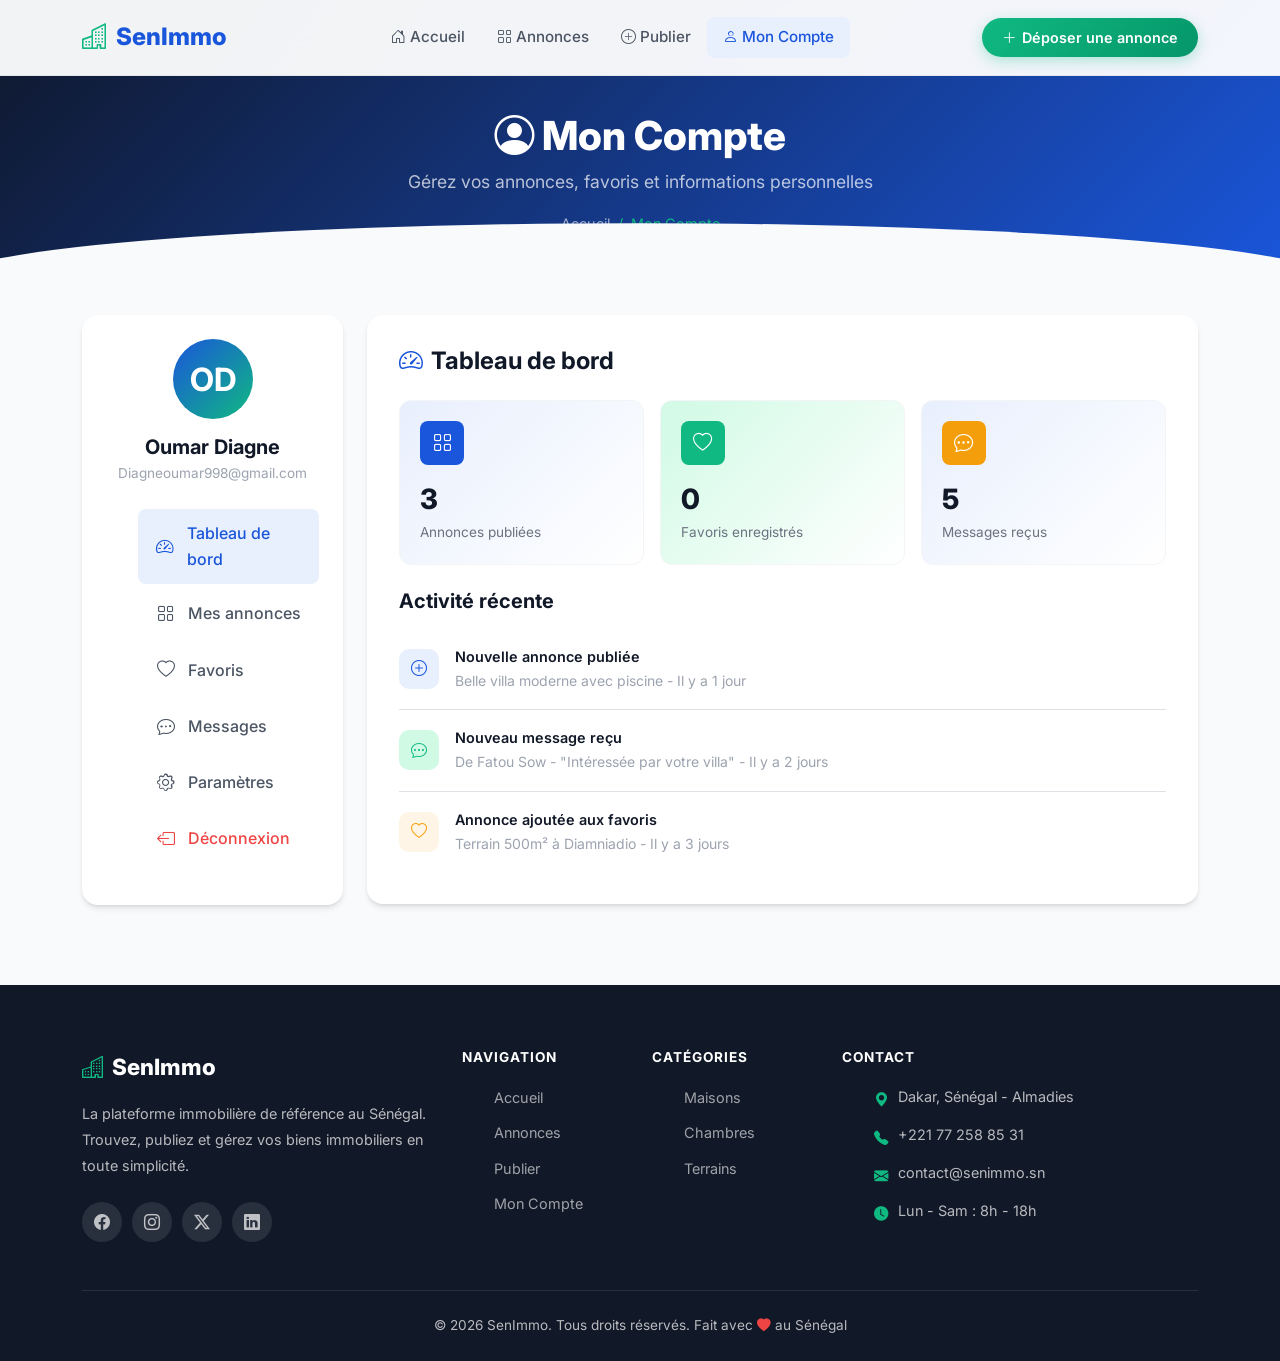
==== commit abec7140: "Update account information in compte.html" ====
--- a/compte.html
+++ b/compte.html
@@ -55,9 +55,9 @@
         <!-- Sidebar -->
         <div class="col-lg-3">
           <div class="account-sidebar fade-in">
-            <div class="account-avatar">MD</div>
-            <h5 class="account-name">Mamadou Diallo</h5>
-            <p class="account-email">mamadou@email.com</p>
+            <div class="account-avatar">OD</div>
+            <h5 class="account-name">Oumar Diagne</h5>
+            <p class="account-email">Diagneoumar998@gmail.com</p>
             
             <ul class="account-nav">
               <li><a href="#" class="active" data-tab="tab-dashboard"><i class="bi bi-speedometer2"></i> Tableau de bord</a></li>
@@ -351,7 +351,7 @@
           <h6>Contact</h6>
           <ul class="footer-links footer-contact">
             <li><i class="bi bi-geo-alt-fill"></i> Dakar, Sénégal - Almadies</li>
-            <li><i class="bi bi-telephone-fill"></i> +221 77 123 45 67</li>
+            <li><i class="bi bi-telephone-fill"></i> +221 77 258 85 31 </li>
             <li><i class="bi bi-envelope-fill"></i> contact@senimmo.sn</li>
             <li><i class="bi bi-clock-fill"></i> Lun - Sam : 8h - 18h</li>
           </ul>
